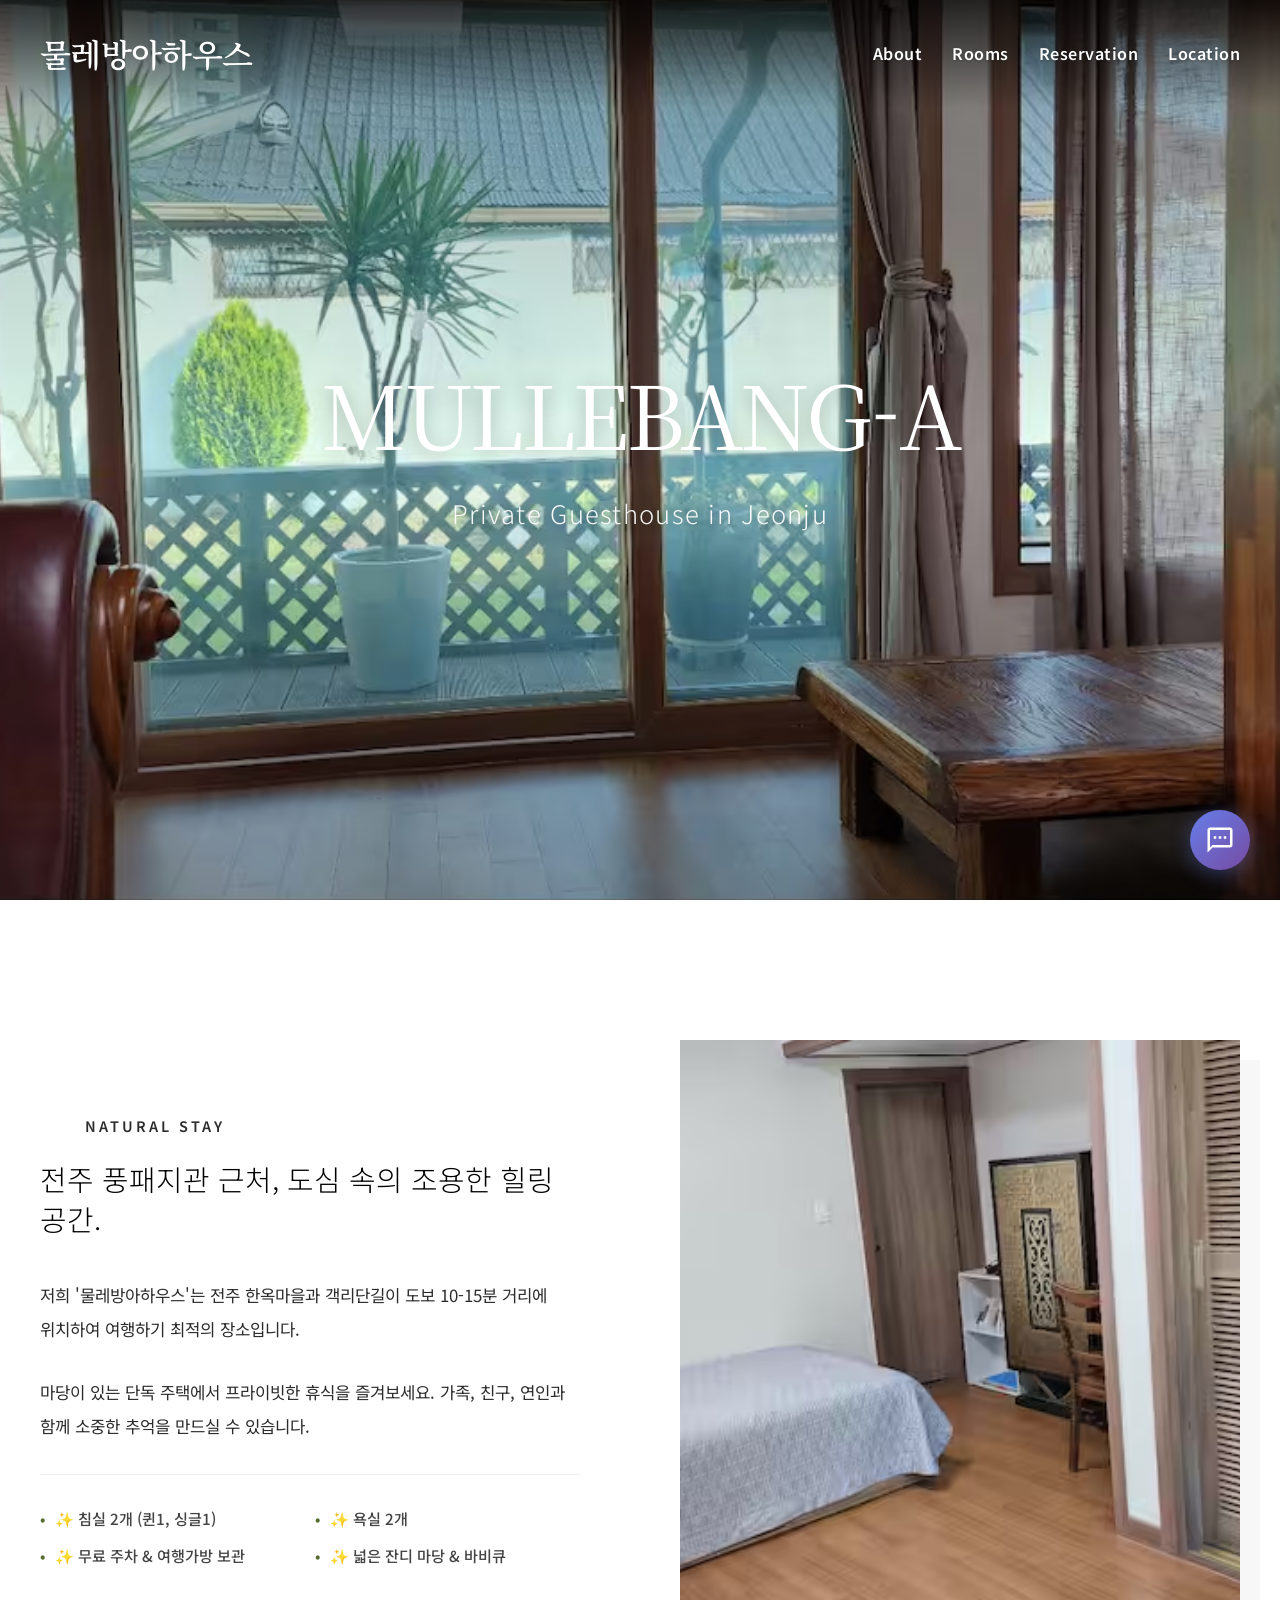
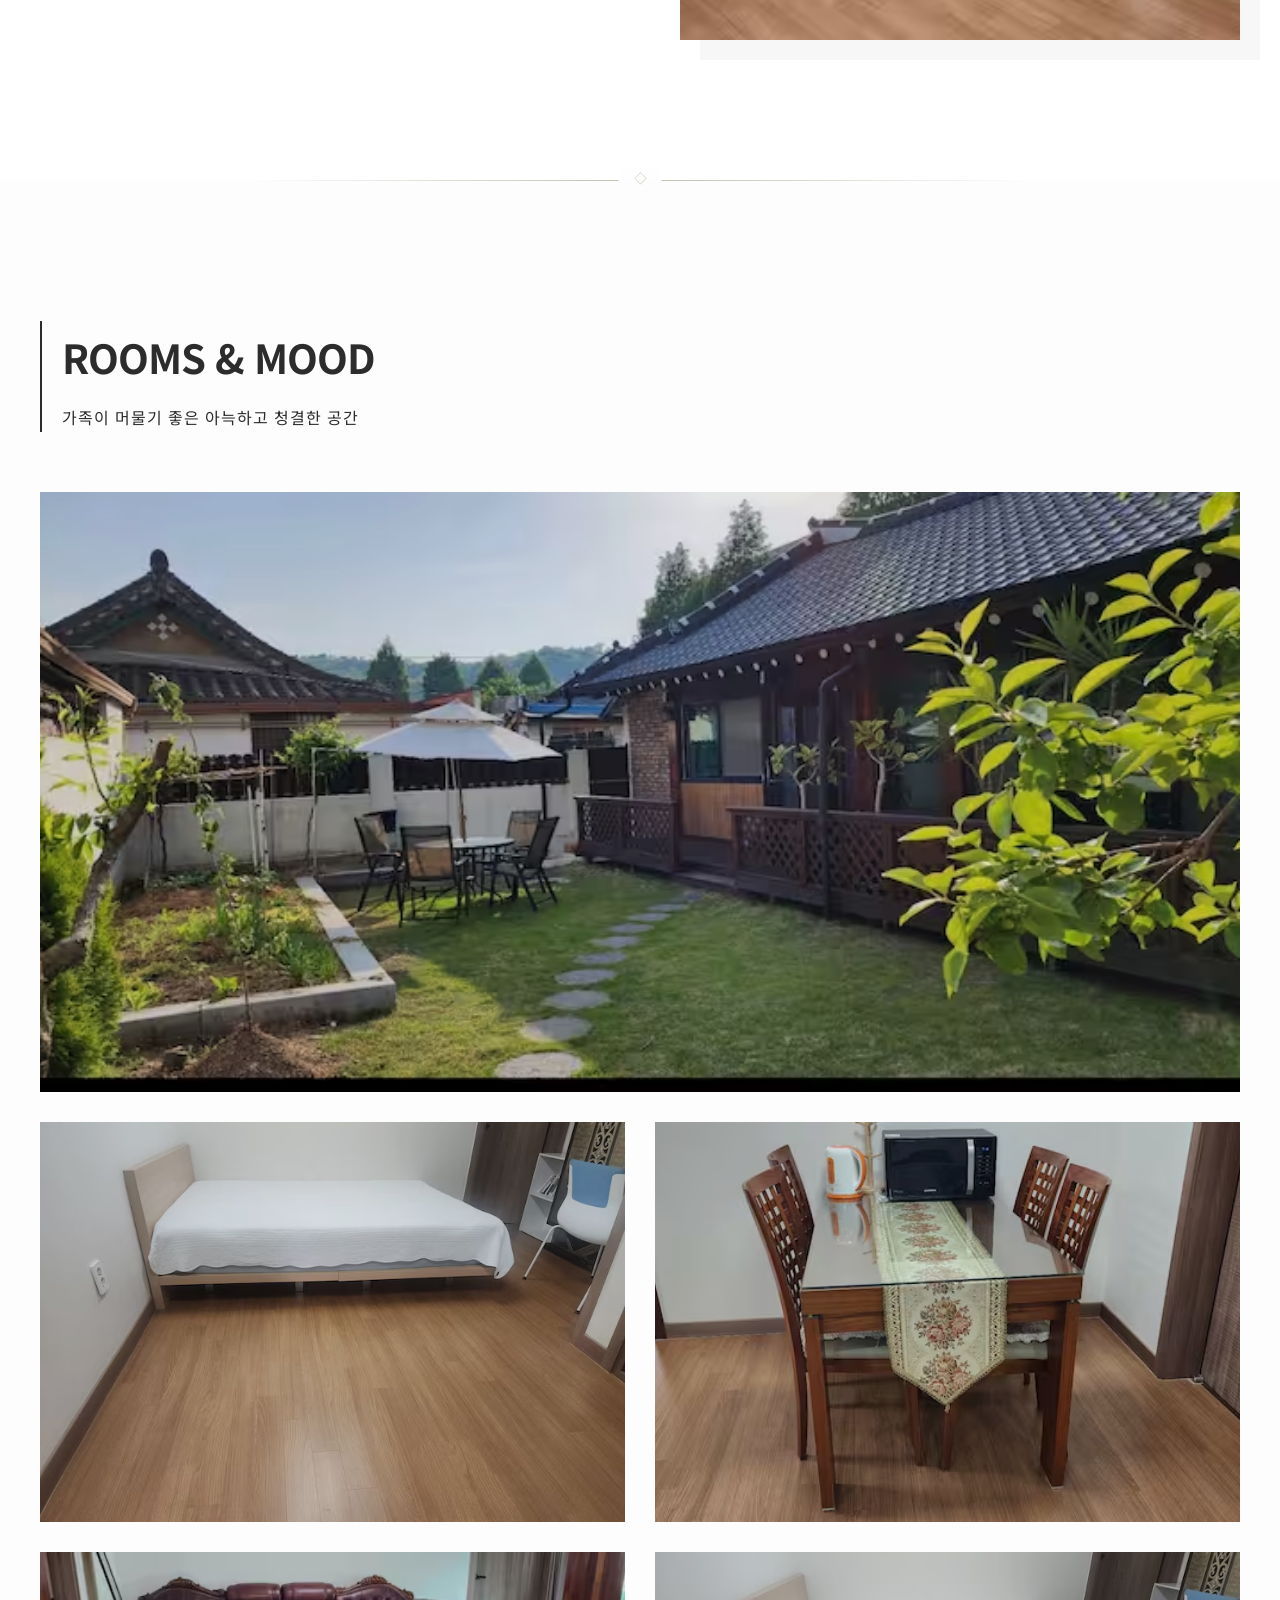
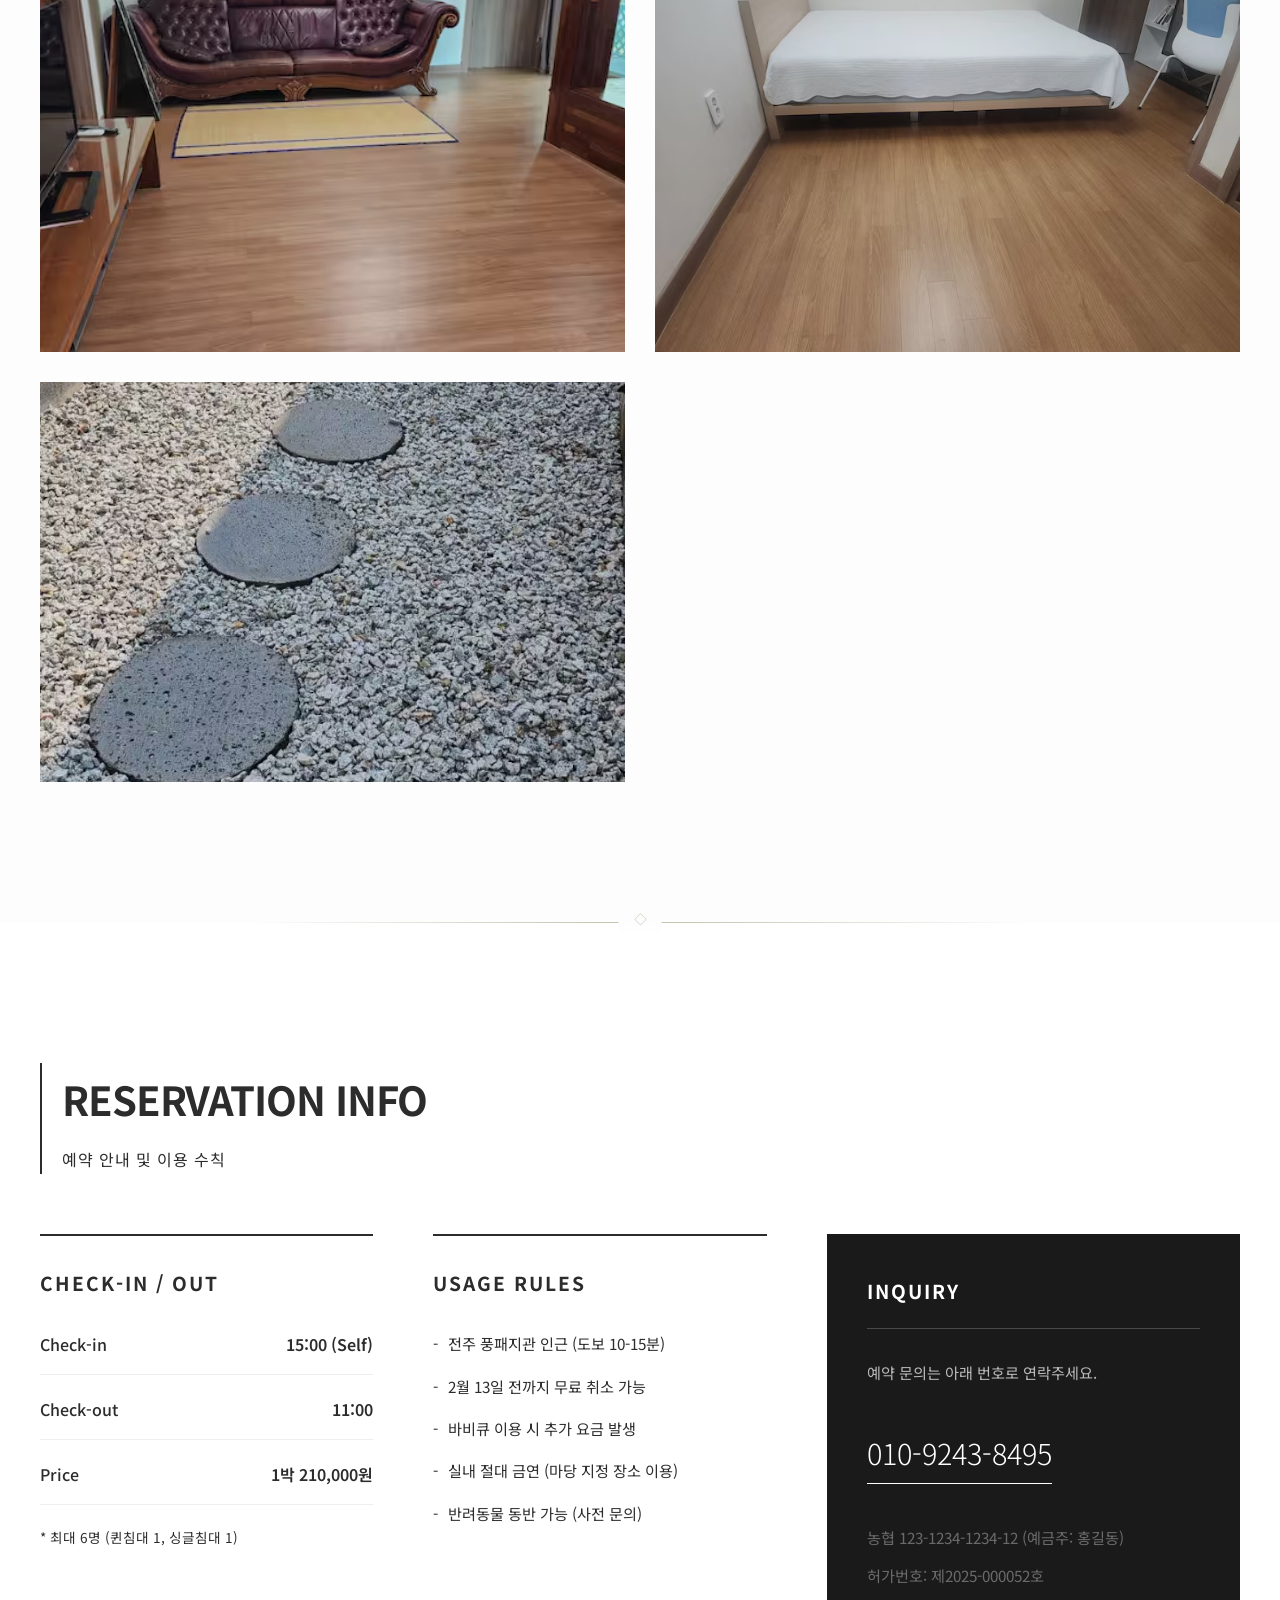
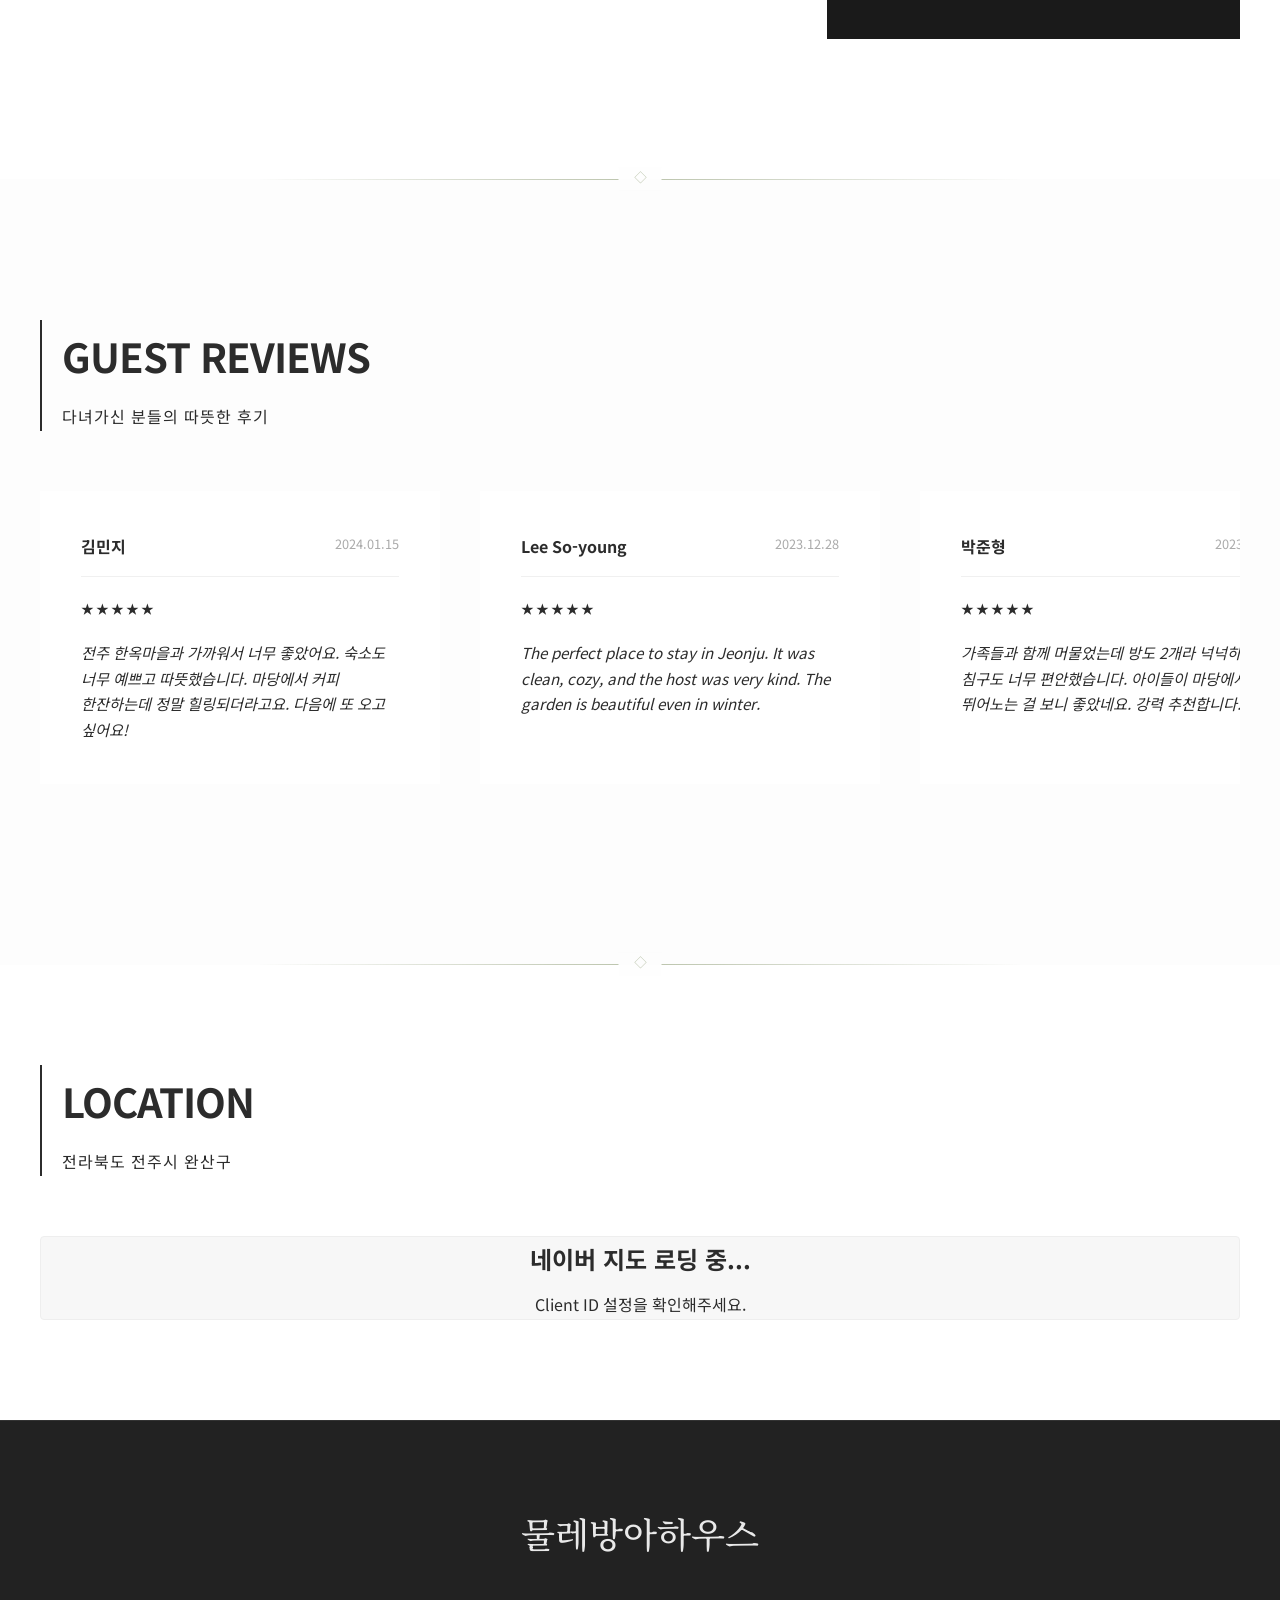
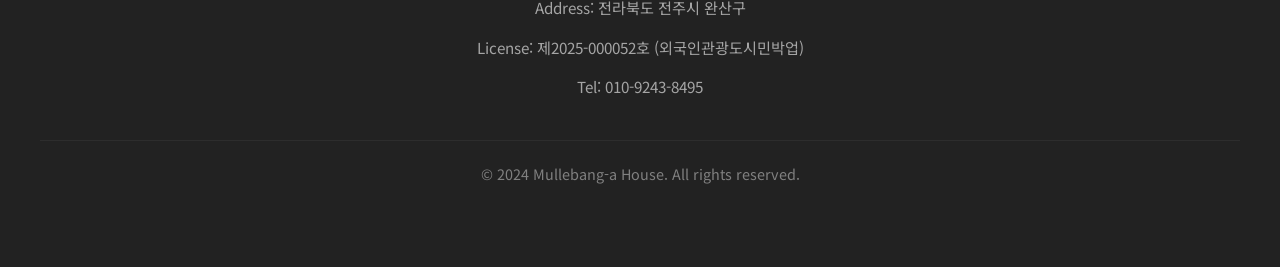
==== index.html @ bb635555 "Initial commit" ====
<!DOCTYPE html>
<html lang="ko">
<head>
    <meta charset="UTF-8">
    <meta name="viewport" content="width=device-width, initial-scale=1.0">
    <title>물레방아하우스 (Mullebang-a House)</title>
    <link rel="preconnect" href="https://fonts.googleapis.com">
    <link rel="preconnect" href="https://fonts.gstatic.com" crossorigin>
    <link href="https://fonts.googleapis.com/css2?family=Montserrat:wght@400;500;600&family=Noto+Sans+KR:wght@300;400;500&family=Noto+Serif+KR:wght@300;400;600&display=swap" rel="stylesheet">
    <link rel="stylesheet" href="css/style.css">
    <link rel="stylesheet" href="css/about.css">
    <link rel="stylesheet" href="css/rooms.css">
    <link rel="stylesheet" href="css/reservation.css">
    <link rel="stylesheet" href="css/reviews.css">
    <link rel="stylesheet" href="css/footer.css">
    <link rel="stylesheet" href="css/responsive.css">
    <link rel="stylesheet" href="css/chatbot.css">
</head>
<body>
    <header id="main-header">
        <div class="container">
            <h1 class="logo"><a href="#">물레방아하우스</a></h1>
            <nav>
                <ul>
                    <li><a href="#about">About</a></li>
                    <li><a href="#rooms">Rooms</a></li>
                    <li><a href="#reservation">Reservation</a></li>
                    <li><a href="#location">Location</a></li>
                </ul>
            </nav>
        </div>
    </header>

    <main>
        <!-- Hero Section -->
        <section id="hero">
            <div class="hero-slider">
                <!-- Slides generated by JS -->
            </div>
            <div class="hero-content">
                <h2>MULLEBANG-A</h2>
                <p>Private Guesthouse in Jeonju</p>
            </div>
        </section>

        <!-- About Section -->
        <section id="about">
            <div class="container">
                <div class="about-content">
                    <div class="about-text">
                        <h3>Natural Stay</h3>
                        <p>전주 풍패지관 근처, 도심 속의 조용한 힐링 공간.</p>
                        <p>저희 '물레방아하우스'는 전주 한옥마을과 객리단길이 도보 10-15분 거리에 위치하여 여행하기 최적의 장소입니다.</p>
                        <p>마당이 있는 단독 주택에서 프라이빗한 휴식을 즐겨보세요. 가족, 친구, 연인과 함께 소중한 추억을 만드실 수 있습니다.</p>
                        <ul class="amenities-list">
                            <li>✨ 침실 2개 (퀸1, 싱글1)</li>
                            <li>✨ 욕실 2개</li>
                            <li>✨ 무료 주차 & 여행가방 보관</li>
                            <li>✨ 넓은 잔디 마당 & 바비큐</li>
                        </ul>
                    </div>
                    <div class="about-image">
                        <img src="7.avif" alt="Mullebang-a House Mood">
                    </div>
                </div>
            </div>
        </section>
        
        <div class="section-divider"></div>

        <!-- Rooms Section -->
        <section id="rooms">
            <div class="container">
                <div class="section-header">
                    <h3>Rooms & Mood</h3>
                    <p>가족이 머물기 좋은 아늑하고 청결한 공간</p>
                </div>
                <div class="room-grid">
                    <div class="room-item">
                        <img src="2.avif" alt="Bedroom 1">
                        <div class="room-overlay">
                            <span>Main Bedroom</span>
                        </div>
                    </div>
                    <div class="room-item">
                        <img src="3.avif" alt="Bedroom 2">
                        <div class="room-overlay">
                            <span>Second Bedroom</span>
                        </div>
                    </div>
                    <div class="room-item">
                        <img src="4.avif" alt="Living Room">
                        <div class="room-overlay">
                            <span>Cozy Living Room</span>
                        </div>
                    </div>
                    <div class="room-item">
                        <img src="5.avif" alt="Detail">
                        <div class="room-overlay">
                            <span>Vintage Decor</span>
                        </div>
                    </div>
                    <div class="room-item">
                        <img src="8.avif" alt="Kitchen">
                        <div class="room-overlay">
                            <span>Modern Kitchen</span>
                        </div>
                    </div>
                    <div class="room-item">
                        <img src="10.avif" alt="Garden">
                        <div class="room-overlay">
                            <span>Private Garden</span>
                        </div>
                    </div>
                </div>
            </div>
        </section>

        <div class="section-divider"></div>

        <!-- Reservation Section -->
        <section id="reservation">
            <div class="container">
                <div class="section-header">
                    <h3>Reservation Info</h3>
                    <p>예약 안내 및 이용 수칙</p>
                </div>
                <div class="reservation-content">
                    <div class="info-card">
                        <h4>Check-in / Out</h4>
                        <div class="info-item">
                            <span class="label">Check-in</span>
                            <span class="value">15:00 (Self)</span>
                        </div>
                        <div class="info-item">
                            <span class="label">Check-out</span>
                            <span class="value">11:00</span>
                        </div>
                        <div class="info-item">
                            <span class="label">Price</span>
                            <span class="value">1박 210,000원</span>
                        </div>
                        <p class="note">* 최대 6명 (퀸침대 1, 싱글침대 1)</p>
                    </div>

                    <div class="info-card">
                        <h4>Usage Rules</h4>
                        <ul class="rules-list">
                            <li>전주 풍패지관 인근 (도보 10-15분)</li>
                            <li>2월 13일 전까지 무료 취소 가능</li>
                            <li>바비큐 이용 시 추가 요금 발생</li>
                            <li>실내 절대 금연 (마당 지정 장소 이용)</li>
                            <li>반려동물 동반 가능 (사전 문의)</li>
                        </ul>
                    </div>

                    <div class="info-card highlight">
                        <h4>Inquiry</h4>
                        <p>예약 문의는 아래 번호로 연락주세요.</p>
                        <a href="tel:010-9243-8495" class="btn-primary">010-9243-8495</a>
                        <p class="account-info">농협 123-1234-1234-12 (예금주: 홍길동)</p>
                        <p class="license-info">허가번호: 제2025-000052호</p>
                    </div>
                </div>
            </div>
        </section>

        <div class="section-divider"></div>

        <!-- Reviews Section -->
        <section id="reviews">
            <div class="container">
                <div class="section-header">
                    <h3>Guest Reviews</h3>
                    <p>다녀가신 분들의 따뜻한 후기</p>
                </div>
                <div class="reviews-slider">
                    <!-- Reviews will be injected by JS -->
                </div>
            </div>
        </section>

        <div class="section-divider"></div>

        <!-- Location Section -->
        <section id="location">
            <div class="container">
                <div class="section-header">
                    <h3>Location</h3>
                    <p>전라북도 전주시 완산구</p>
                </div>
                <div class="location-wrapper">
                    <div id="map" class="map-placeholder">
                        <!-- Map will be rendered here by JS -->
                        <div class="map-visual" id="map-fallback">
                            <span>네이버 지도 로딩 중...</span>
                            <p>Client ID 설정을 확인해주세요.</p>
                        </div>
                    </div>
                </div>
            </div>
        </section>
    </main>

    <footer>
        <div class="container">
            <div class="footer-content">
                <div class="footer-logo">물레방아하우스</div>
                <div class="footer-info">
                    <p>Address: 전라북도 전주시 완산구</p>
                    <p>License: 제2025-000052호 (외국인관광도시민박업)</p>
                    <p>Tel: 010-9243-8495</p>
                </div>
                <p class="copyright">&copy; 2024 Mullebang-a House. All rights reserved.</p>
            </div>
        </div>
    </footer>

    <!-- Naver Map Script -->
    <script type="text/javascript" src="https://openapi.map.naver.com/openapi/v3/maps.js?ncpClientId=9xsya1nbu3"></script>
    <!-- Temporarily using a placeholder message for the map until ID is provided -->
    <script src="js/script.js"></script>
    <script src="js/chatbot.js"></script>
</body>
</html>
---- css/style.css ----
:root {
    --primary-color: #FFFFFF;
    --text-color: #2c2c2c; /* Slightly softer black */
    --accent-color: #556B2F; /* Dark Olive Green for more sophistication */
    --bg-color: #FDFDFD; /* Warmer white */
    --header-height: 90px;
    --font-heading: 'Noto Serif KR', serif; /* Changed to Serif */
    --font-eng: 'Montserrat', sans-serif;
    --font-body: 'Noto Sans KR', sans-serif;
    --section-padding: 140px; /* Global padding variable */
}

* {
    margin: 0;
    padding: 0;
    box-sizing: border-box;
}

body {
    font-family: var(--font-body);
    color: var(--text-color);
    background-color: var(--bg-color);
    line-height: 1.8; /* Increased line height for readability */
    word-break: keep-all; /* Better Korean text wrapping */
}

a {
    text-decoration: none;
    color: inherit;
    transition: color 0.3s ease;
}

ul {
    list-style: none;
}

/* Elegant Section Divider */
.section-divider {
    width: 60%; /* Not full width for elegance */
    height: 1px;
    background: linear-gradient(to right, transparent, var(--accent-color), transparent);
    opacity: 0.4;
    margin: 0 auto;
    position: relative;
}

/* Optional decorative dot in center */
.section-divider::after {
    content: '◇'; /* Diamond symbol */
    position: absolute;
    top: 50%;
    left: 50%;
    transform: translate(-50%, -55%);
    background-color: var(--bg-color); /* Matches bg to hide line behind */
    padding: 0 15px;
    color: var(--accent-color);
    font-size: 0.8rem;
    font-family: serif;
}

section {
    padding: var(--section-padding) 0; /* Huge padding for luxury feel */
}

.container {
    max-width: 1280px; /* Slightly wider */
    margin: 0 auto;
    padding: 0 40px;
}

/* Header */
#main-header {
    position: fixed;
    top: 0;
    left: 0;
    width: 100%;
    z-index: 1000;
    padding: 25px 0;
    transition: all 0.4s ease;
    /* Dark gradient for "shading" effect on hero */
    background: linear-gradient(to bottom, rgba(0,0,0,0.7) 0%, rgba(0,0,0,0) 100%);
    color: #fff;
}

#main-header.scrolled {
    background-color: rgba(255, 255, 255, 0.98);
    height: 70px;
    padding: 0; /* Reset padding to center vertically with flex */
    box-shadow: 0 4px 20px rgba(0,0,0,0.05);
    color: var(--text-color);
}

#main-header .container {
    display: flex;
    justify-content: space-between;
    align-items: center;
    width: 100%;
}

.logo a {
    font-family: var(--font-heading); /* Noto Serif KR */
    font-size: 2rem;
    font-weight: 600;
    color: #fff;
    letter-spacing: -0.02em;
    text-shadow: 0 2px 10px rgba(0,0,0,0.1);
    transition: color 0.4s ease, font-size 0.4s ease;
}

#main-header.scrolled .logo a {
    color: var(--text-color);
    font-size: 1.6rem;
    text-shadow: none;
}

nav ul {
    display: flex;
    gap: 30px;
}

nav a {
    font-weight: 600;
    color: #fff; /* Start white */
    text-shadow: 0 1px 3px rgba(0,0,0,0.3);
    transition: color 0.3s;
    font-size: 1rem;
    letter-spacing: 0.5px;
}

#main-header .logo a {
    color: #fff;
    transition: color 0.3s;
}

#main-header.scrolled nav a,
#main-header.scrolled .logo a {
    color: var(--text-color); /* Dark text on white background */
    text-shadow: none;
}

nav a:hover {
    color: var(--accent-color) !important;
}

/* Hero Section */
#hero {
    position: relative;
    height: 100vh;
    display: flex;
    justify-content: center;
    align-items: center;
    color: white;
    text-align: center;
    overflow: hidden;
}

.hero-slider .slide {
    position: absolute;
    top: 0;
    left: 0;
    width: 100%;
    height: 100%;
    background-size: cover;
    background-position: center;
    z-index: -1;
    opacity: 0;
    transition: opacity 1.5s ease-in-out, transform 6s ease;
    transform: scale(1);
}

.hero-slider .slide.active {
    opacity: 1;
    transform: scale(1.05); /* Subtle zoom effect */
}

/* Gradient Overlay for better text visibility */
#hero::after {
    content: '';
    position: absolute;
    top: 0;
    left: 0;
    width: 100%;
    height: 100%;
    background: linear-gradient(to bottom, rgba(0,0,0,0.3) 0%, rgba(0,0,0,0) 50%, rgba(0,0,0,0.3) 100%);
    z-index: 0;
    pointer-events: none;
}

.hero-content {
    z-index: 1;
    padding: 0 40px;
    animation: fadeInUp 1.5s ease-out; /* Slower, more elegant */
}

@keyframes fadeInUp {
    from {
        opacity: 0;
        transform: translateY(40px);
        filter: blur(5px); /* Start slightly blurred */
    }
    to {
        opacity: 1;
        transform: translateY(0);
        filter: blur(0);
    }
}

.hero-content h2 {
    font-family: var(--font-eng); /* Use Montserrat for "Nature & Relax" for modern feel, or Serif. Let's stick to Plan: "Noto Serif KR for headings". But English main title looks often better in Sans or elegant Serif. Let's try Serif for that "Hanok" vibe requested. */
    font-family: var(--font-heading);
    font-size: 5.5rem; /* Massive size */
    margin-bottom: 30px;
    font-weight: 400; /* Lighter weight for elegance */
    letter-spacing: -0.03em;
    text-shadow: 0 4px 20px rgba(0,0,0,0.3);
    line-height: 1.1;
}

.hero-content p {
    font-family: var(--font-body);
    font-size: 1.6rem;
    font-weight: 300;
    text-shadow: 0 2px 10px rgba(0,0,0,0.3);
    opacity: 0.95;
    letter-spacing: 0.05em;
}

@keyframes fadeInUp {
    from {
        opacity: 0;
        transform: translateY(30px);
    }
    to {
        opacity: 1;
        transform: translateY(0);
    }
}
---- css/about.css ----
/* About Section: Modern Split Layout */
#about {
    background-color: #fff;
    padding: var(--section-padding) 0;
}

.about-content {
    display: flex;
    align-items: center;
    justify-content: space-between;
    gap: 100px; /* Spacious gap */
}

/* Text Side */
.about-text {
    flex: 0 0 45%;
}

.about-text h3 {
    font-family: var(--font-en);
    font-size: 0.9rem;
    font-weight: 600;
    letter-spacing: 3px;
    text-transform: uppercase;
    color: var(--text-light);
    margin-bottom: 20px;
    display: inline-block;
    position: relative;
}

.about-text h3::before {
    content: ''; /* Decorative line before title */
    display: inline-block;
    width: 30px;
    height: 1px;
    background: var(--text-light);
    vertical-align: middle;
    margin-right: 15px;
}

.about-text p {
    font-size: 1.05rem; /* Slightly smaller for elegance */
    color: var(--text-color);
    line-height: 2;
    margin-bottom: 30px;
    word-break: keep-all;
}

.about-text p:first-of-type {
    font-family: var(--font-kr);
    font-size: 1.8rem; /* Catchphrase size */
    font-weight: 300;
    line-height: 1.4;
    margin-bottom: 40px;
    color: #000;
}

/* Amenities List: Minimal Grid */
.amenities-list {
    display: grid;
    grid-template-columns: repeat(2, 1fr);
    gap: 15px;
    margin-top: 50px;
    border-top: 1px solid #eee;
    padding-top: 30px;
}

.amenities-list li {
    font-size: 0.95rem;
    color: var(--text-light);
    display: flex;
    align-items: center;
    gap: 10px;
}

.amenities-list li::before {
    content: '•';
    color: var(--accent-color);
}

/* Image Side */
.about-image {
    flex: 1;
    height: 600px; /* Tall architectural crop */
    border-radius: 0; /* Sharp edges for modern look */
    overflow: hidden;
    position: relative;
    box-shadow: 20px 20px 0px rgba(0,0,0,0.03); /* Subtle offset shadow */
}

.about-image img {
    width: 100%;
    height: 100%;
    object-fit: cover;
    transition: transform 1.5s cubic-bezier(0.2, 0.8, 0.2, 1);
}

.about-image:hover img {
    transform: scale(1.05);
}

@media (max-width: 1024px) {
    .about-content {
        flex-direction: column;
        gap: 60px;
    }
    
    .about-text {
        flex: auto;
        text-align: center;
    }

    .about-text h3::before {
        display: none;
    }

    .about-image {
        width: 100%;
        height: 400px;
    }
}
---- css/rooms.css ----
/* Rooms Section: Wide Gallery */
#rooms {
    background-color: var(--bg-color); /* Light grey bg */
    padding: var(--section-padding) 0;
}

.section-header {
    text-align: left; /* Modern Left Align */
    margin-bottom: 60px;
    padding-left: 10px;
    border-left: 2px solid var(--text-color); /* Minimal accent */
    padding-left: 20px;
}

.section-header h3 {
    font-family: var(--font-en);
    font-size: 2.5rem;
    font-weight: 700;
    letter-spacing: -1px;
    color: var(--text-color);
    margin-bottom: 10px;
    text-transform: uppercase;
}

.section-header p {
    font-size: 1rem;
    color: var(--text-light);
    letter-spacing: 1px;
}

/* Modern Grid: Less Masonry, More Uniform & Wide */
.room-grid {
    display: grid;
    grid-template-columns: repeat(2, 1fr); /* 2 Wide Columns */
    gap: 30px;
}

.room-item {
    position: relative;
    height: 400px;
    overflow: hidden;
    background: #000;
    cursor: pointer;
}

/* Feature the first item full width */
.room-item:first-child {
    grid-column: span 2;
    height: 600px;
}

.room-item img {
    width: 100%;
    height: 100%;
    object-fit: cover;
    transition: transform 0.6s ease, opacity 0.4s ease;
    opacity: 0.9;
}

.room-item:hover img {
    transform: scale(1.03);
    opacity: 0.6;
}

/* Minimalist Overlay */
.room-overlay {
    position: absolute;
    top: 50%;
    left: 50%;
    transform: translate(-50%, -50%);
    text-align: center;
    opacity: 0;
    transition: opacity 0.4s ease, transform 0.4s ease;
}

.room-item:hover .room-overlay {
    opacity: 1;
}

.room-overlay span {
    font-family: var(--font-en);
    font-size: 1.5rem;
    font-weight: 400;
    color: #fff;
    letter-spacing: 2px;
    text-transform: uppercase;
    display: block;
    border-bottom: 1px solid rgba(255,255,255,0.5);
    padding-bottom: 10px;
}

@media (max-width: 768px) {
    .section-header {
        text-align: center;
        border-left: none;
        padding-left: 0;
    }

    .room-grid {
        grid-template-columns: 1fr;
    }
    
    .room-item:first-child {
        grid-column: span 1;
        height: 300px;
    }
    
    .room-item {
        height: 300px;
    }
}
---- css/reservation.css ----
/* Reservation Section: Minimalist Information */
#reservation {
    background-color: #fff;
    padding: var(--section-padding) 0;
}

.reservation-content {
    display: flex;
    justify-content: space-between;
    gap: 60px;
    flex-wrap: wrap; /* Allow wrapping on small screens */
}

/* Info Cards to Clean Blocks */
.info-card {
    flex: 1;
    min-width: 300px;
    background: transparent;
    padding: 0;
    box-shadow: none;
    border: none;
    border-top: 2px solid var(--text-color); /* Top line accent */
    padding-top: 30px;
}

.info-card h4 {
    font-family: var(--font-en);
    font-size: 1.2rem;
    font-weight: 700;
    letter-spacing: 2px;
    margin-bottom: 30px;
    color: var(--text-color);
    text-transform: uppercase;
    border: none;
    padding: 0;
}

.info-item {
    display: flex;
    justify-content: space-between;
    margin-bottom: 20px;
    font-size: 1rem;
    border-bottom: 1px solid #eee;
    padding-bottom: 15px;
}

.info-item .label {
    font-weight: 500;
    color: var(--text-light);
}

.info-item .value {
    color: var(--text-color);
    font-weight: 600;
    font-family: var(--font-en);
}

.note {
    font-size: 0.85rem;
    color: var(--text-light);
    margin-top: 20px;
}

.rules-list li {
    position: relative;
    padding-left: 15px;
    margin-bottom: 15px;
    color: var(--text-light);
    font-size: 0.95rem;
}

.rules-list li::before {
    content: '-';
    position: absolute;
    left: 0;
    color: var(--text-color);
}

/* Highlight Block (Inquiry) */
.info-card.highlight {
    background-color: #1a1a1a;
    color: #fff;
    padding: 40px;
    text-align: left;
    border-top: none;
}

.info-card.highlight h4 {
    color: #fff;
    border-bottom: 1px solid rgba(255,255,255,0.2);
    padding-bottom: 20px;
}

.info-card.highlight p {
    color: rgba(255,255,255,0.7);
    margin-bottom: 10px;
    font-size: 0.95rem;
}

.btn-primary {
    display: inline-block;
    color: #fff;
    font-size: 1.8rem; /* Large Phone Number */
    font-weight: 300;
    font-family: var(--font-en);
    margin: 30px 0;
    border-bottom: 1px solid #fff;
    padding-bottom: 5px;
    transition: opacity 0.3s;
    background: none;
    border-radius: 0;
}

.btn-primary:hover {
    opacity: 0.7;
    background: none;
    color: #fff;
    transform: none;
}

.account-info, .license-info {
    font-size: 0.85rem;
    opacity: 0.5;
    margin-top: 10px;
}

@media (max-width: 768px) {
    .reservation-content {
        flex-direction: column;
        gap: 40px;
    }
    
    .info-card.highlight {
        padding: 30px;
    }
}
---- css/reviews.css ----
/* Reviews Section: Modern Slider */
#reviews {
    background-color: var(--bg-color);
    padding: var(--section-padding) 0;
}

.reviews-slider {
    display: flex;
    gap: 40px;
    overflow-x: auto;
    padding-bottom: 40px;
    /* Hide scrollbar */
    -ms-overflow-style: none;
    scrollbar-width: none;
}

.reviews-slider::-webkit-scrollbar {
    display: none;
}

.review-card {
    min-width: 400px;
    background: #fff;
    padding: 40px;
    border: 1px solid transparent;
    transition: all 0.3s ease;
}

.review-card:hover {
    border-color: var(--text-color);
    transform: translateY(-5px);
}

.review-header {
    display: flex;
    justify-content: space-between;
    margin-bottom: 20px;
    border-bottom: 1px solid #f0f0f0;
    padding-bottom: 15px;
}

.reviewer-name {
    font-weight: 700;
    font-size: 1rem;
    color: var(--text-color);
}

.review-date {
    font-size: 0.8rem;
    color: #aaa;
    font-family: var(--font-en);
}

.review-stars {
    color: var(--text-color); /* Modern Black Stars */
    font-size: 0.8rem;
    margin-bottom: 20px;
    letter-spacing: 2px;
}

.review-text {
    font-size: 0.95rem;
    color: var(--text-light);
    line-height: 1.7;
    font-style: italic; /* Quote style */
}

@media (max-width: 768px) {
    .review-card {
        min-width: 280px;
        padding: 25px;
    }
}

/* Amenities List in About */
.amenities-list {
    margin-top: 20px;
    display: grid;
    grid-template-columns: 1fr 1fr;
    gap: 10px;
}

.amenities-list li {
    font-weight: 500;
    color: #444;
}

@media (max-width: 768px) {
    .amenities-list {
        grid-template-columns: 1fr;
    }
}
---- css/footer.css ----
/* Location Section */
#location {
    padding: 100px 0;
    background-color: #fff;
}

.map-placeholder {
    width: 100%;
    height: 500px;
    background-color: #f7f7f7;
    border-radius: 4px;
    position: relative;
    overflow: hidden;
    /* Styles for fallback content */
    display: flex;
    justify-content: center;
    align-items: center;
    border: 1px solid #eee;
}

#map {
    width: 100%;
    height: 100%;
}

.map-visual {
    text-align: center;
}

.map-visual span {
    font-size: 1.5rem;
    font-weight: 700;
    display: block;
    margin-bottom: 10px;
}

/* Footer */
footer {
    background-color: #222;
    color: #ddd;
    padding: 80px 0;
    text-align: center;
    border-top: 1px solid #333;
}

.footer-logo {
    font-family: var(--font-heading);
    font-size: 2.2rem;
    font-weight: 500;
    margin-bottom: 30px;
    color: #fff;
    opacity: 0.9;
}

.footer-info p {
    margin-bottom: 12px;
    opacity: 0.7;
    font-size: 0.95rem;
    font-family: var(--font-body);
}

.copyright {
    margin-top: 40px;
    font-size: 0.9rem;
    opacity: 0.5;
    border-top: 1px solid rgba(255,255,255,0.1);
    padding-top: 20px;
}
---- css/responsive.css ----
/* Responsive Adjustments */
@media (max-width: 768px) {
    :root {
        --header-height: 60px;
    }

    /* Header */
    #main-header .container {
        flex-direction: column;
        padding: 10px 20px;
    }

    nav ul {
        gap: 15px;
        margin-top: 10px;
        flex-wrap: wrap;
        justify-content: center;
    }

    nav a {
        font-size: 0.9rem;
    }

    #main-header.scrolled {
        height: auto;
        padding-bottom: 10px;
    }

    /* Hero */
    .hero-content h2 {
        font-size: 2.5rem;
    }

    .hero-content p {
        font-size: 1rem;
    }

    /* Rooms */
    .room-grid {
        grid-template-columns: 1fr; /* Single column on mobile */
        grid-auto-rows: 250px;
    }
    
    .room-item:nth-child(n) {
        grid-column: span 1;
        grid-row: span 1;
    }

    /* Reservation */
    .reservation-content {
        grid-template-columns: 1fr;
    }

    /* General Padding */
    section {
        padding: 60px 0 !important;
    }
}
---- css/chatbot.css ----
/* 물레방아하우스 챗봇 스타일 */

/* 플로팅 버튼 */
.chatbot-button {
    position: fixed;
    bottom: 30px;
    right: 30px;
    width: 60px;
    height: 60px;
    background: linear-gradient(135deg, #667eea 0%, #764ba2 100%);
    border-radius: 50%;
    box-shadow: 0 4px 20px rgba(102, 126, 234, 0.4);
    cursor: pointer;
    display: flex;
    align-items: center;
    justify-content: center;
    z-index: 1000;
    transition: all 0.3s ease;
    border: none;
}

.chatbot-button:hover {
    transform: scale(1.1);
    box-shadow: 0 6px 30px rgba(102, 126, 234, 0.6);
}

.chatbot-button svg {
    width: 30px;
    height: 30px;
    fill: white;
}

/* 대화창 컨테이너 */
.chatbot-container {
    position: fixed;
    bottom: 100px;
    right: 30px;
    width: 380px;
    height: 600px;
    background: white;
    border-radius: 20px;
    box-shadow: 0 10px 40px rgba(0, 0, 0, 0.15);
    display: none;
    flex-direction: column;
    z-index: 1001;
    overflow: hidden;
    animation: slideUp 0.3s ease;
}

.chatbot-container.open {
    display: flex;
}

@keyframes slideUp {
    from {
        opacity: 0;
        transform: translateY(20px);
    }
    to {
        opacity: 1;
        transform: translateY(0);
    }
}

/* 헤더 */
.chatbot-header {
    background: linear-gradient(135deg, #667eea 0%, #764ba2 100%);
    color: white;
    padding: 20px;
    display: flex;
    justify-content: space-between;
    align-items: center;
}

.chatbot-header h3 {
    margin: 0;
    font-size: 18px;
    font-weight: 600;
}

.chatbot-close {
    background: none;
    border: none;
    color: white;
    font-size: 24px;
    cursor: pointer;
    padding: 0;
    width: 30px;
    height: 30px;
    display: flex;
    align-items: center;
    justify-content: center;
    transition: opacity 0.2s;
}

.chatbot-close:hover {
    opacity: 0.8;
}

/* 메시지 영역 */
.chatbot-messages {
    flex: 1;
    padding: 20px;
    overflow-y: auto;
    background: #f8f9fa;
    display: flex;
    flex-direction: column;
    gap: 15px;
}

.chatbot-messages::-webkit-scrollbar {
    width: 6px;
}

.chatbot-messages::-webkit-scrollbar-thumb {
    background: #ccc;
    border-radius: 3px;
}

/* 메시지 버블 */
.message {
    max-width: 80%;
    padding: 12px 16px;
    border-radius: 18px;
    font-size: 14px;
    line-height: 1.5;
    word-wrap: break-word;
    animation: fadeIn 0.3s ease;
}

@keyframes fadeIn {
    from {
        opacity: 0;
        transform: translateY(10px);
    }
    to {
        opacity: 1;
        transform: translateY(0);
    }
}

.message.user {
    align-self: flex-end;
    background: linear-gradient(135deg, #667eea 0%, #764ba2 100%);
    color: white;
    border-bottom-right-radius: 4px;
}

.message.bot {
    align-self: flex-start;
    background: white;
    color: #333;
    border-bottom-left-radius: 4px;
    box-shadow: 0 2px 5px rgba(0, 0, 0, 0.05);
}

/* 타이핑 인디케이터 */
.typing-indicator {
    align-self: flex-start;
    background: white;
    padding: 12px 20px;
    border-radius: 18px;
    border-bottom-left-radius: 4px;
    box-shadow: 0 2px 5px rgba(0, 0, 0, 0.05);
    display: none;
}

.typing-indicator.active {
    display: flex;
    gap: 4px;
}

.typing-dot {
    width: 8px;
    height: 8px;
    background: #667eea;
    border-radius: 50%;
    animation: typing 1.4s infinite;
}

.typing-dot:nth-child(2) {
    animation-delay: 0.2s;
}

.typing-dot:nth-child(3) {
    animation-delay: 0.4s;
}

@keyframes typing {
    0%, 60%, 100% {
        transform: translateY(0);
        opacity: 0.5;
    }
    30% {
        transform: translateY(-10px);
        opacity: 1;
    }
}

/* 입력 영역 */
.chatbot-input-area {
    padding: 15px 20px;
    background: white;
    border-top: 1px solid #e0e0e0;
    display: flex;
    gap: 10px;
}

.chatbot-input {
    flex: 1;
    border: 2px solid #e0e0e0;
    border-radius: 25px;
    padding: 10px 16px;
    font-size: 14px;
    outline: none;
    transition: border-color 0.2s;
}

.chatbot-input:focus {
    border-color: #667eea;
}

.chatbot-send {
    background: linear-gradient(135deg, #667eea 0%, #764ba2 100%);
    color: white;
    border: none;
    border-radius: 50%;
    width: 40px;
    height: 40px;
    cursor: pointer;
    display: flex;
    align-items: center;
    justify-content: center;
    transition: all 0.2s;
}

.chatbot-send:hover {
    transform: scale(1.05);
    box-shadow: 0 4px 12px rgba(102, 126, 234, 0.4);
}

.chatbot-send:disabled {
    opacity: 0.5;
    cursor: not-allowed;
    transform: none;
}

.chatbot-send svg {
    width: 20px;
    height: 20px;
    fill: white;
}

/* 환영 메시지 */
.welcome-message {
    text-align: center;
    color: #666;
    font-size: 14px;
    padding: 20px;
    margin-top: 20px;
}

.welcome-message h4 {
    margin: 0 0 10px 0;
    color: #333;
    font-size: 16px;
}

.suggested-questions {
    display: flex;
    flex-direction: column;
    gap: 8px;
    margin-top: 15px;
}

.suggested-question {
    background: white;
    border: 1px solid #667eea;
    color: #667eea;
    padding: 10px 15px;
    border-radius: 20px;
    cursor: pointer;
    font-size: 13px;
    transition: all 0.2s;
    text-align: center;
}

.suggested-question:hover {
    background: #667eea;
    color: white;
}

/* 모바일 반응형 */
@media (max-width: 480px) {
    .chatbot-container {
        width: 100%;
        height: 100%;
        bottom: 0;
        right: 0;
        border-radius: 0;
    }
    
    .chatbot-button {
        bottom: 20px;
        right: 20px;
        width: 55px;
        height: 55px;
    }
}

/* 소스 링크 */
.message-sources {
    font-size: 11px;
    margin-top: 5px;
    opacity: 0.7;
    font-style: italic;
}
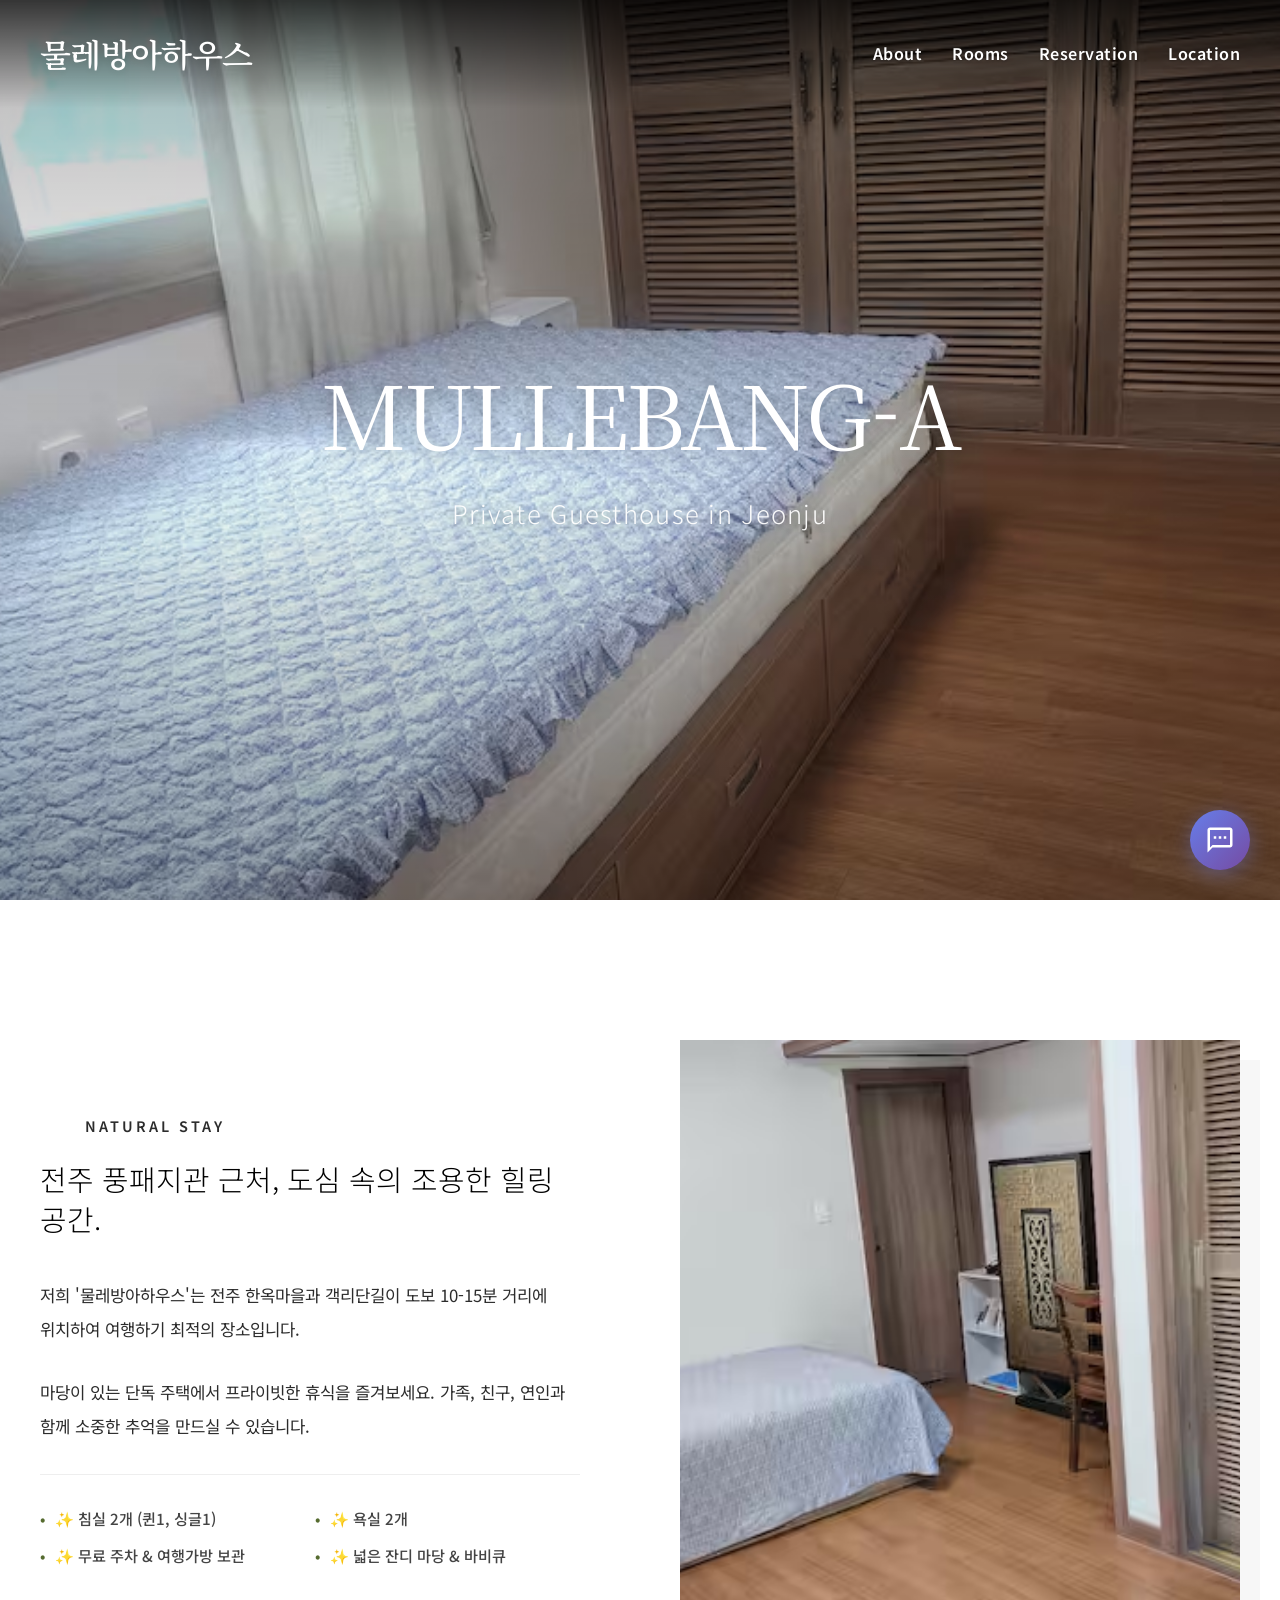
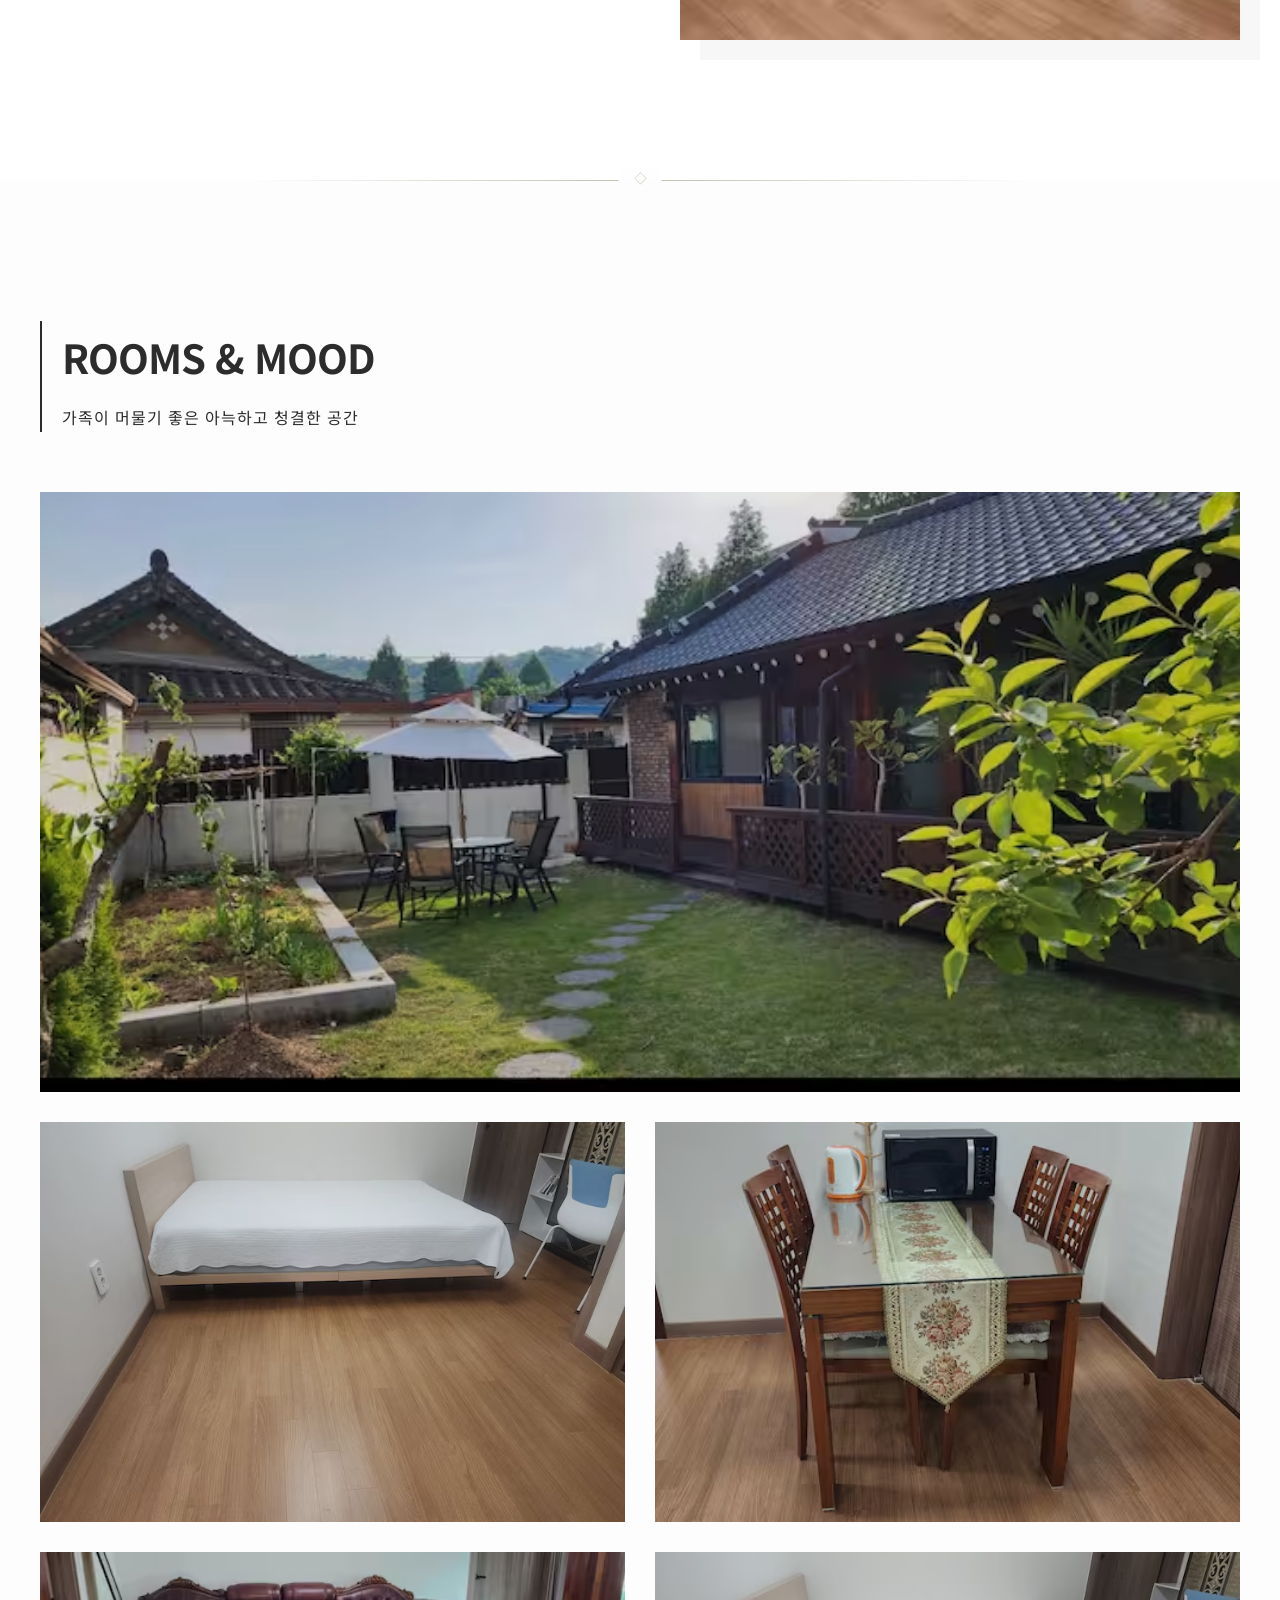
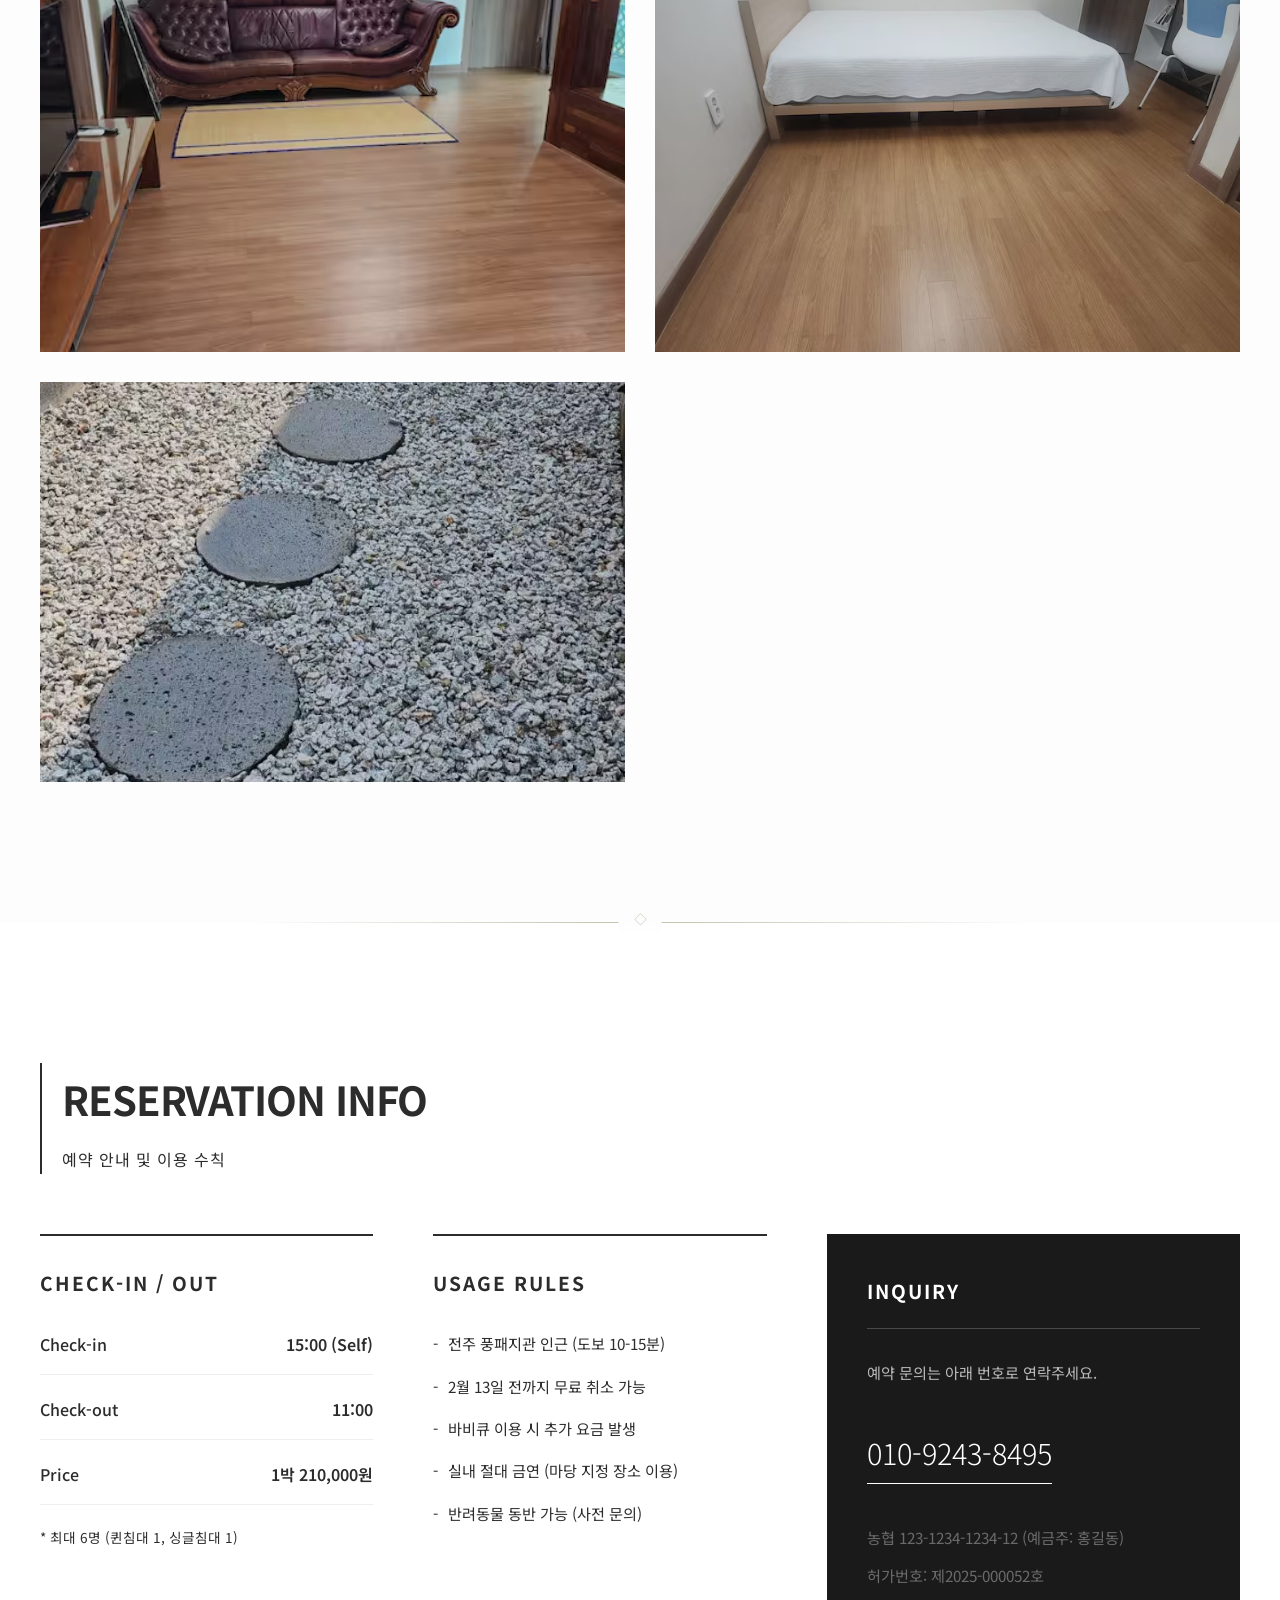
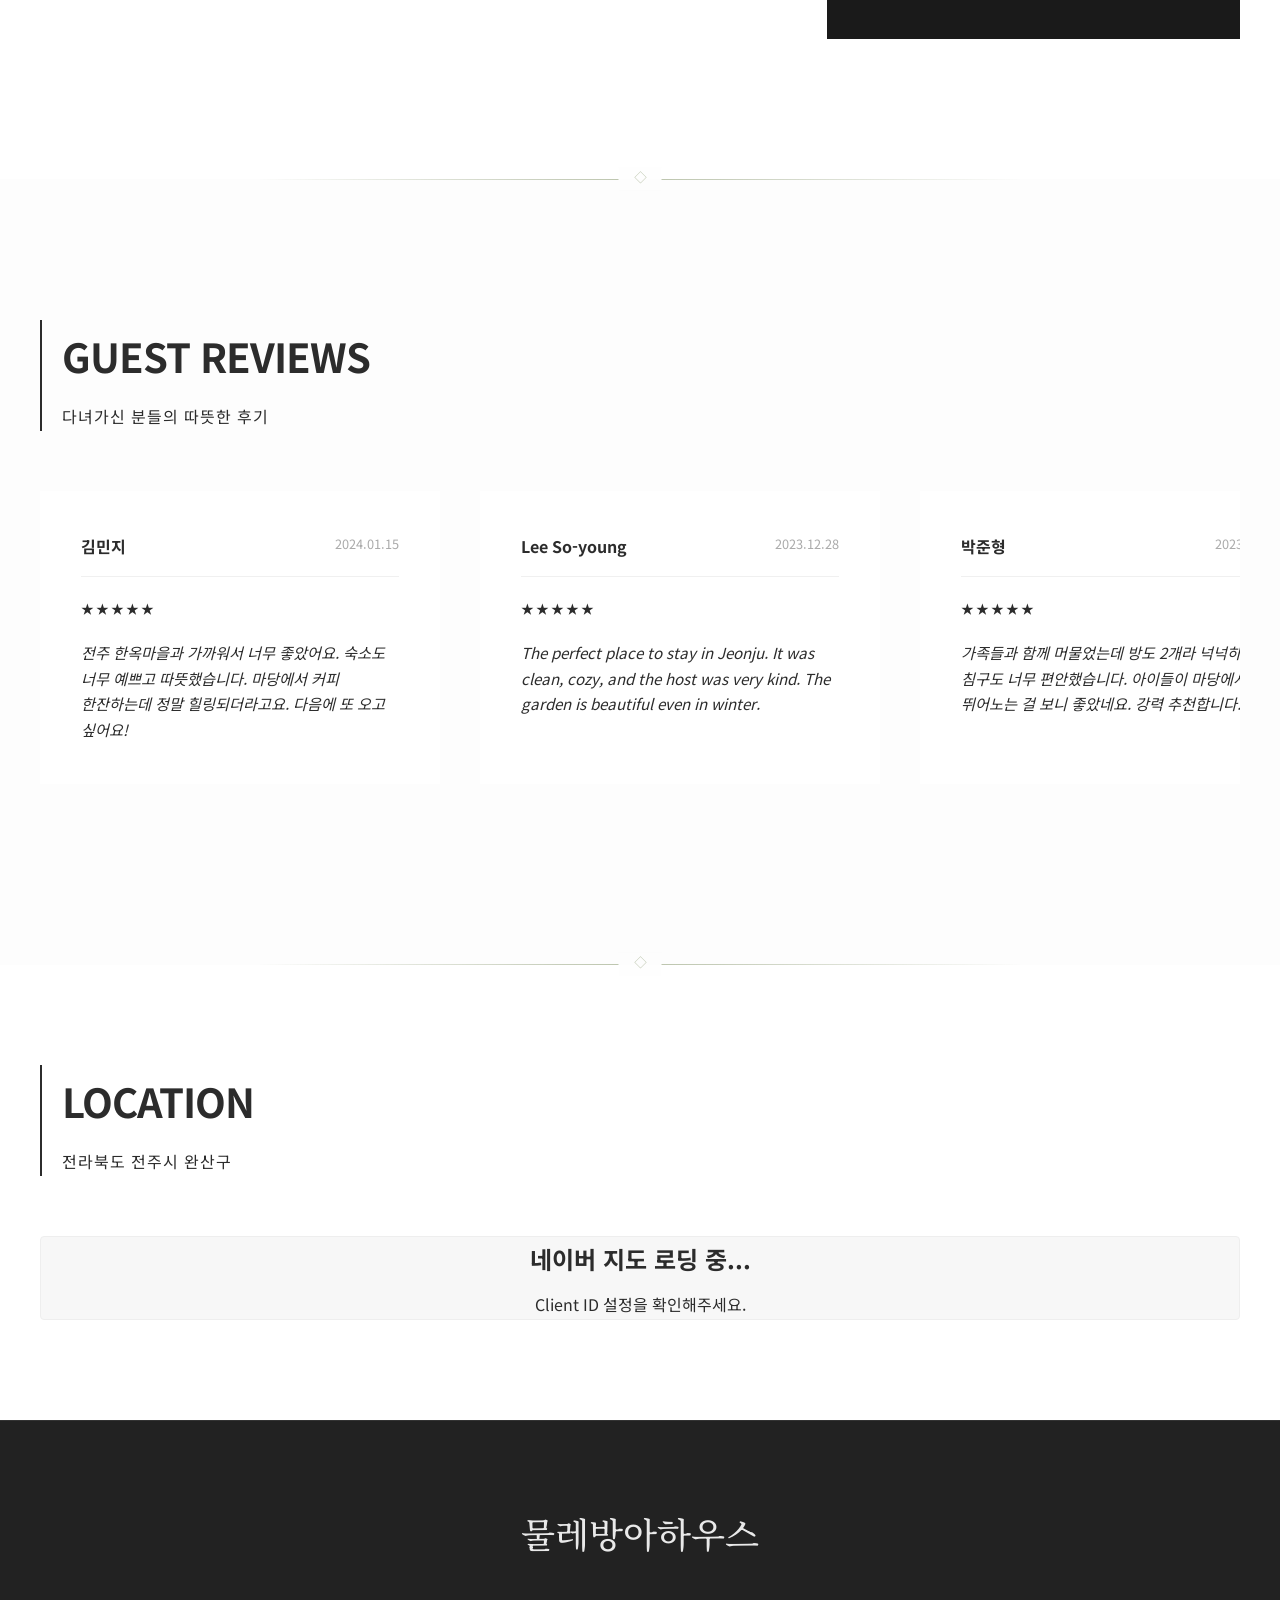
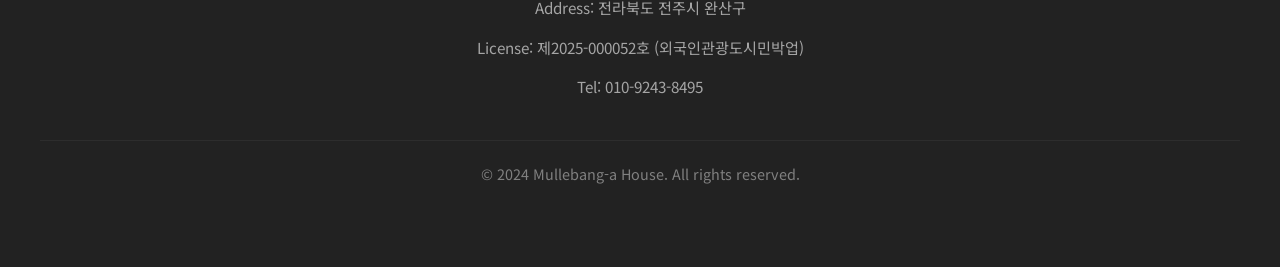
==== commit d5e5e350: "Organize images into images/ directory and mount static path" ====
--- a/index.html
+++ b/index.html
@@ -60,7 +60,7 @@
                         </ul>
                     </div>
                     <div class="about-image">
-                        <img src="7.avif" alt="Mullebang-a House Mood">
+                        <img src="images/7.avif" alt="Mullebang-a House Mood">
                     </div>
                 </div>
             </div>
@@ -77,37 +77,37 @@
                 </div>
                 <div class="room-grid">
                     <div class="room-item">
-                        <img src="2.avif" alt="Bedroom 1">
+                        <img src="images/2.avif" alt="Bedroom 1">
                         <div class="room-overlay">
                             <span>Main Bedroom</span>
                         </div>
                     </div>
                     <div class="room-item">
-                        <img src="3.avif" alt="Bedroom 2">
+                        <img src="images/3.avif" alt="Bedroom 2">
                         <div class="room-overlay">
                             <span>Second Bedroom</span>
                         </div>
                     </div>
                     <div class="room-item">
-                        <img src="4.avif" alt="Living Room">
+                        <img src="images/4.avif" alt="Living Room">
                         <div class="room-overlay">
                             <span>Cozy Living Room</span>
                         </div>
                     </div>
                     <div class="room-item">
-                        <img src="5.avif" alt="Detail">
+                        <img src="images/5.avif" alt="Detail">
                         <div class="room-overlay">
                             <span>Vintage Decor</span>
                         </div>
                     </div>
                     <div class="room-item">
-                        <img src="8.avif" alt="Kitchen">
+                        <img src="images/8.avif" alt="Kitchen">
                         <div class="room-overlay">
                             <span>Modern Kitchen</span>
                         </div>
                     </div>
                     <div class="room-item">
-                        <img src="10.avif" alt="Garden">
+                        <img src="images/10.avif" alt="Garden">
                         <div class="room-overlay">
                             <span>Private Garden</span>
                         </div>
